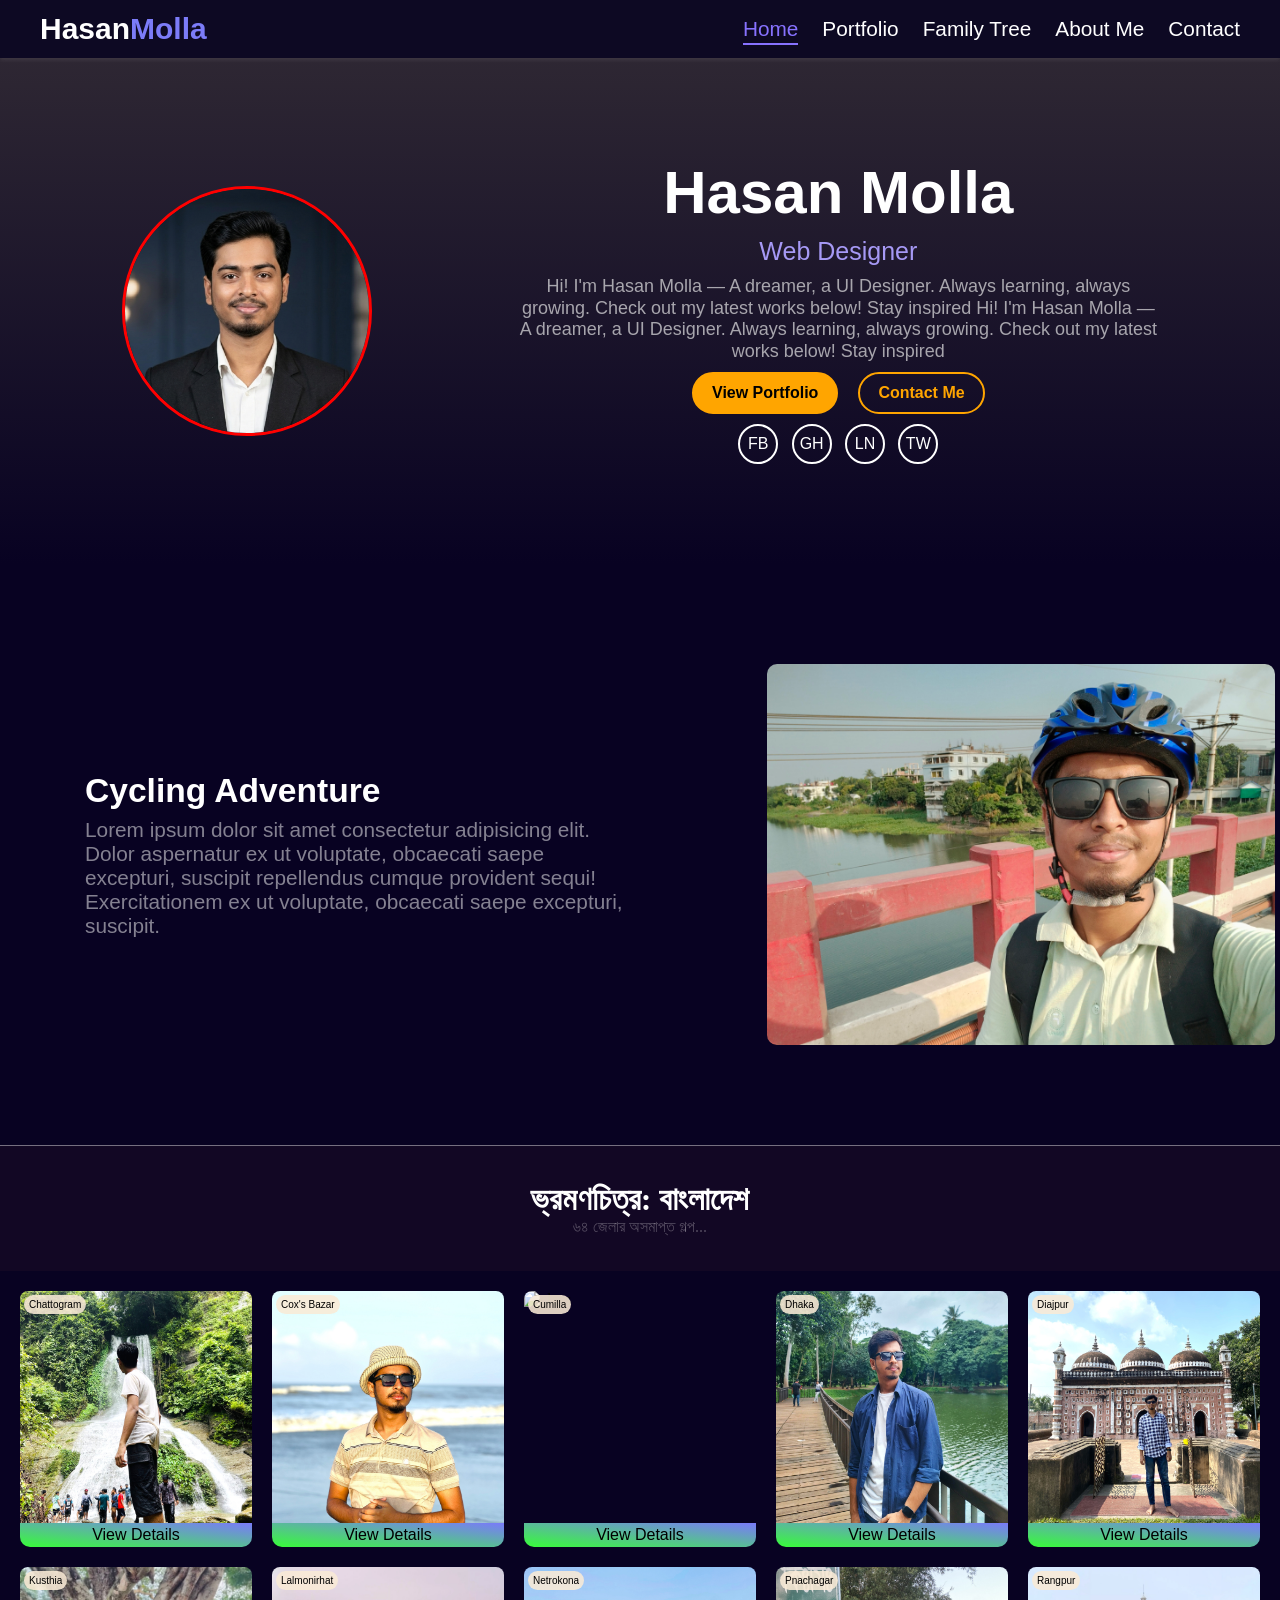
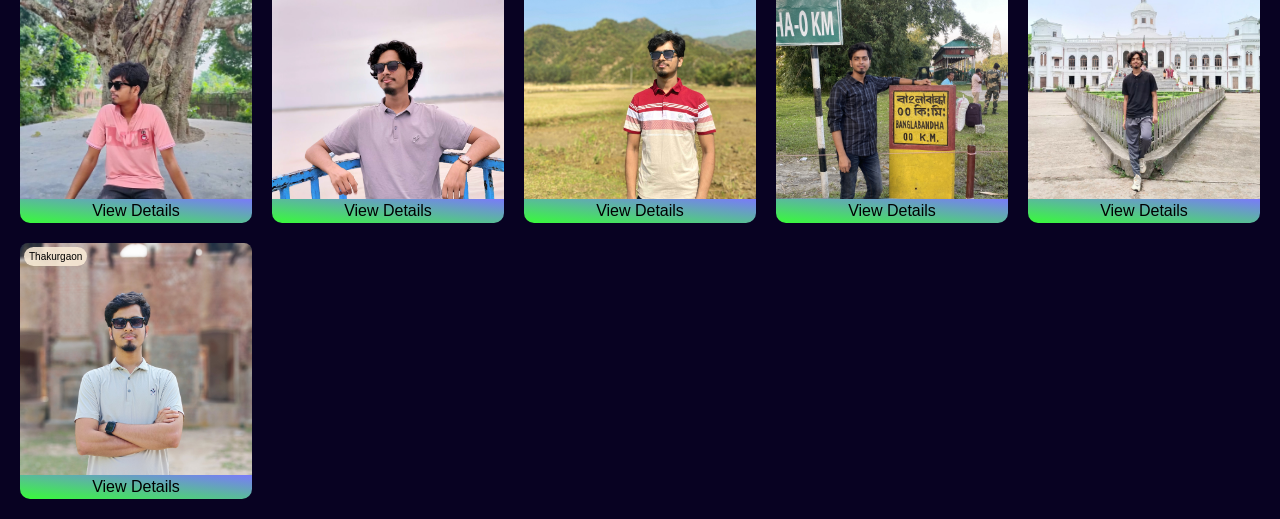
==== index.html @ e846d70a "update" ====
<!doctype html>
<html lang="en">
  <head>
    <meta charset="UTF-8" />
    <meta name="viewport" content="width=device-width, initial-scale=1.0" />
    <link rel="stylesheet" href="style.css" />
    <link rel="shortcut icon" href="favicon.ico" type="image/x-icon" />
    <title>Hasan</title>
  </head>
  <body>
    <div class="fullContainer">
      <nav class="navigations">
        <a href="" class="logo">Hasan<span>Molla</span></a>
        <input type="checkbox" id="check" />
        <label for="check" class="checkBtn">
          <span></span>
          <span></span>
          <span></span>
        </label>
        <div class="navItems">
          <a href="">Home</a>
          <a href="">Portfolio</a>
          <a href="/internal/family-tree/index.html">Family Tree</a>
          <a href="">Contact</a>
          <a href="" class="aboutBtn">About Me</a>
        </div>
        <div class="navItems-2">
          <a href="" class="active">Home</a>
          <a href="">Portfolio</a>
          <a href="/internal/family-tree/index.html">Family Tree</a>
          <a href="">About Me</a>
          <a href="/internal/contact/index.html" target="_blank">Contact</a>
        </div>
      </nav>

      <header>
        <div class="headerSections">
          <div class="profile">
            <img src="assets/hero/profile.png" alt="" />
          </div>

          <div class="content">
            <h1>Hasan Molla</h1>
            <p>Web Designer</p>
            <p>
              Hi! I'm Hasan Molla — A dreamer, a UI Designer. Always learning,
              always growing. Check out my latest works below! Stay inspired Hi!
              I'm Hasan Molla — A dreamer, a UI Designer. Always learning,
              always growing. Check out my latest works below! Stay inspired
            </p>
            <div class="headerBtn">
              <a href="">View Portfolio</a>
              <a href="">Contact Me</a>
            </div>
            <div class="socialBtn">
              <a href="">FB</a>
              <a href="">GH</a>
              <a href="">LN</a>
              <a href="">TW</a>
            </div>
          </div>
        </div>
      </header>


      <div class="cyclingCard">
        <div class="cyclingtext">
          <h2>Cycling Adventure</h2>
          <p>
            Lorem ipsum dolor sit amet consectetur adipisicing elit. Dolor
            aspernatur ex ut voluptate, obcaecati saepe excepturi, suscipit
            repellendus cumque provident sequi! Exercitationem ex ut voluptate,
            obcaecati saepe excepturi, suscipit.
          </p>
        </div>
        <div class="cycleImg">
          <img src="assets/hero/cycling.jpg" alt="" />
        </div>
      </div>










      <div class="travelTitle">
        <div class="grouptext">
          <h1>ভ্রমণচিত্র: বাংলাদেশ</h1>
          <p>৬৪ জেলার অসমাপ্ত গল্প...</p>
        </div>
      </div>
      <div class="travelGallery">
        <div class="gridImage">
          <div class="image">
            <p>Chattogram</p>
            <img
              src="assets/image/thamnail/chattogram.jpg"
              alt="Chattogram"
            />
          </div>
          <a href="">View Details</a>
        </div>

        <div class="gridImage">
          <div class="image">
            <p>Cox's Bazar</p>
            <img
              src="assets/image/thamnail/cox's-bazar.JPG"
              alt="Cox's Bazar"
            />
          </div>
          <a href=""">View Details</a>
        </div>

        <div class="gridImage">
          <div class="image">
            <p>Cumilla</p>
            <img
              src="assets/image/thamnail/cumilla.jpg"
              alt="class"
            />
          </div>
          <a href="">View Details</a>
        </div>

        <div class="gridImage">
          <div class="image">
            <p>Dhaka</p>
            <img
              src="assets/image/thamnail/dhaka.jpg"
              alt="Dhaka"
            />
          </div>
          <a href="">View Details</a>
        </div>

        <div class="gridImage">
          <div class="image">
            <p>Diajpur</p>
            <img
              src="assets/image/thamnail/dinajpur.JPG"
              alt="Diajpur"
            />
          </div>
          <a href=""">View Details</a>
        </div>

        <div class="gridImage">
          <div class="image">
            <p>Kusthia</p>
            <img
              src="assets/image/thamnail/kushtia.jpg"
              alt="Kusthia"
            />
          </div>
          <a href="">View Details</a>
        </div>

        <div class="gridImage">
          <div class="image">
            <p>Lalmonirhat</p>
            <img
              src="assets/image/thamnail/lalmonirhat.jpg"
              alt="Lalmonirhat"
            />
          </div>
          <a href=""">View Details</a>
        </div>

        <div class="gridImage">
          <div class="image">
            <p>Netrokona</p>
            <img
              src="assets/image/thamnail/netrokona.jpg"
              alt="Netrokona"
            />
          </div>
          <a href="">View Details</a>
        </div>

        <div class="gridImage">
          <div class="image">
            <p>Pnachagar</p>
            <img
              src="assets/image/thamnail/panchagar.JPG"
              alt="Pnachagar"
            />
          </div>
          <a href="">View Details</a>
        </div>

        <div class="gridImage">
          <div class="image">
            <p>Rangpur</p>
            <img
              src="assets/image/thamnail/rangpur.jpg"
              alt="Rangpur"
            />
          </div>
          <a href="">View Details</a>
        </div>

        <div class="gridImage">
          <div class="image">
            <p>Thakurgaon</p>
            <img
              src="assets/image/thamnail/thakurgaon.jpg"
              alt="Thakurgaon"
            />
          </div>
          <a href="">View Details</a>
        </div>
      </div>
    </div>
  </body>
</html>
---- style.css ----
* {
  margin: 0;
  padding: 0;
  box-sizing: border-box;
}
body {
  height: 100vh;
  overflow-x: hidden;
}
.fullContainer {
  max-width: 1600px;
  width: 100%;
  margin: 0 auto;
  position: relative;
}
.navItems-2 {
  display: none;
}
.navigations {
  max-width: 1600px;
  width: 100%;
  height: 58px;
  position: fixed;
  top: 0;
  left: 0;
  right: 0;
  margin: 0 auto;
  background-color: #0d0923;
  display: flex;
  align-items: center;
  justify-content: space-between;
  box-shadow: 0 2px 4px 0 rgba(255, 255, 255, 0.085);
  padding: 0 16px;
  z-index: 1009;
}
.logo {
  text-decoration: none;
  color: rgb(255, 255, 255);
  font-family: Arial, Helvetica, sans-serif;
  font-size: 20px;
  font-weight: bold;
  letter-spacing: -5%;
  position: relative;
  z-index: 1010;
}
.logo span {
  color: rgb(124, 124, 248);
}

.logo::before {
  position: absolute;
  left: 0;
  right: 0;
  content: "";
  width: 100%;
  height: 100%;
  background-color: #0d0923;
  animation: showRight 2s ease forwards;
  animation-delay: 0.4s;
}
@keyframes showRight {
  100% {
    width: 0;
  }
}

#check {
  display: none;
}
.checkBtn {
  width: 30px;
  display: flex;
  flex-direction: column;
  gap: 6px;
  z-index: 1010;
}
.checkBtn span {
  width: 100%;
  height: 3px;
  background-color: rgb(188, 188, 188);
  transition: 0.3s;
}
.navItems {
  width: 100%;
  height: 70vh;
  position: fixed;
  top: -100%;
  left: 0;
  display: flex;
  flex-direction: column;
  background-color: rgb(50, 3, 25);
  padding-top: 110px;
  padding-left: 30px;
  z-index: 1000;
  transition: 0.4s;
}

.navItems a {
  text-decoration: none;
  color: rgba(255, 255, 255, 0.859);
  font-size: 18px;
  font-family: Arial, Helvetica, sans-serif;
  padding-bottom: 15px;
  padding-top: 15px;
  border-bottom: 1px solid rgba(255, 255, 255, 0.106);
  opacity: 0;
  transition: 0.3s ease;
  transform: translateY(50px);
}
.navItems-2 a {
  text-decoration: none;
  color: white;
  padding: 5px 0;
  font-size: 1.3em;
  font-family: Arial, Helvetica, sans-serif;
  transition: 0.3s;
  position: relative;
  margin-left: 20px;
}
.navItems-2 a:hover,
.active {
  color: #8772ff !important;
}

.navItems-2 a::before {
  position: absolute;
  bottom: 0;
  left: 0;
  content: "";
  width: 0;
  height: 2px;
  background-color: #8772ff;
  transition: 0.3s ease;
}
.navItems-2 a:hover::before {
  width: 100%;
}

.navItems-2 a:nth-of-type(1)::before {
  width: 100%;
  height: 2px;
  background-color: #8772ff;
}

.aboutBtn {
  text-decoration: none;
  background-color: #485c11;
  padding: 14px 22px;
  border-radius: 1000px;
  width: fit-content;
  color: white !important;
  font-weight: bold;
  transition: 0.3s;
}
.aboutBtn:hover {
  background-color: #39480e;
}

#check:checked ~ .checkBtn span:nth-of-type(1) {
  transform: translateY(9px) rotate(-45deg);
}
#check:checked ~ .checkBtn span:nth-of-type(2) {
  opacity: 0;
}
#check:checked ~ .checkBtn span:nth-of-type(3) {
  transform: translateY(-9px) rotate(45deg);
}

#check:checked ~ .navItems {
  top: 0;
}
#check:checked ~ .navItems a {
  opacity: 1;
  transform: translateY(0);
}
#check:checked ~ .navItems a:nth-child(1) {
  transition-delay: 0.3s;
}
#check:checked ~ .navItems a:nth-child(2) {
  transition-delay: 0.4s;
}
#check:checked ~ .navItems a:nth-child(3) {
  transition-delay: 0.5s;
}
#check:checked ~ .navItems a:nth-child(4) {
  transition-delay: 0.6s;
}
#check:checked ~ .navItems a:nth-child(5) {
  transition-delay: 0.7s;
}

header {
  margin-top: 58px;
}
.headerSections {
  width: 100%;
  background: linear-gradient(to bottom, rgb(46, 39, 51), rgb(8, 2, 34));
  display: flex;
  flex-direction: column;
  align-items: center;
  gap: 25px;
  color: white;
  padding: 40px 20px;
}

.profile {
  width: 150px;
  height: 150px;
  display: flex;
  overflow: hidden;
  border-radius: 50%;
  border: 3px solid red;
}
.content {
  display: flex;
  flex-direction: column;
  align-items: center;
  gap: 10px;
}
.content h1 {
  font-family: sans-serif;
}
.content p:nth-of-type(1) {
  letter-spacing: 5%;
  color: rgb(166, 153, 245);
  font-family: Arial, Helvetica, sans-serif;
}
.content p:nth-of-type(2) {
  font-size: 14px;
  text-align: center;
  color: rgba(239, 239, 239, 0.668);
  font-family:
    "Lucida Sans", "Lucida Sans Regular", "Lucida Grande",
    "Lucida Sans Unicode", Geneva, Verdana, sans-serif;
  line-height: 120%;
}
.headerBtn {
  display: flex;
  gap: 20px;
}

.headerBtn a {
  display: inline-flex;
  padding: 10px 18px;
  border: 2px solid orange;
  background-color: orange;
  text-decoration: none;
  border-radius: 100px;
  font-family:
    "Lucida Sans", "Lucida Sans Regular", "Lucida Grande",
    "Lucida Sans Unicode", Verdana, sans-serif;
  color: black;
  font-weight: bold;
  position: relative;
  overflow: hidden;
  z-index: 1;
}

.headerBtn a:nth-of-type(1):hover {
  color: orange;
}

.headerBtn a::before {
  position: absolute;
  content: "";
  left: 0;
  top: 0;
  width: 0;
  height: 100%;
  background-color: rgb(8, 2, 34);
  transition: 0.5s ease;
  z-index: -1;
}
.headerBtn a:hover::before {
  width: 100%;
}

.headerBtn a:nth-of-type(2) {
  color: orange;
  background-color: transparent;
}

.headerBtn a:nth-of-type(2)::before {
  position: absolute;
  content: "";
  left: 0;
  top: 0;
  width: 0;
  height: 100%;
  background-color: orange;
  transition: 0.5s ease;
  z-index: -1;
}
.headerBtn a:nth-of-type(2):hover::before {
  width: 100%;
}
.headerBtn a:nth-of-type(2):hover {
  color: black;
}

.socialBtn {
  width: 200px;
  height: 40px;
  display: flex;
  align-items: center;
  justify-content: space-between;
  gap: 10px;
}
.socialBtn a {
  height: 100%;
  width: 40px;
  display: flex;
  align-items: center;
  justify-content: center;
  border-radius: 50%;
  border: 2px solid;
  overflow: hidden;
  text-decoration: none;
  color: #ffffff;
  font-family: Arial, Helvetica, sans-serif;
  transition: 0.3s ease;
  position: relative;
}

.socialBtn a::after {
  position: absolute;
  left: 0;
  top: 0;
  content: "";
  width: 0;
  height: 100%;
  background-color: orange;
  transition: 0.6s ease;
}
.socialBtn a:hover::after {
  width: 100%;
  z-index: -1;
}
.socialBtn a:hover {
  color: #000000;
  z-index: 1;
}
.cyclingCard {
  width: 100%;
  height: auto;
  background-color: rgb(8, 2, 34);
  display: flex;
  align-items: center;
  justify-content: space-between;
  gap: 10px;
  padding: 100px 5px;
}
.cyclingtext {
  width: 50%;
  padding: 5px;
}
.cyclingtext h2 {
  white-space: nowrap;
  color: white;
  font-size: 1.1em;
  font-weight: 600;
  font-family: Arial, Helvetica, sans-serif;
}
.cyclingtext p {
  margin-top: 8px;
  color: rgba(255, 255, 255, 0.501);
  font-size: 12px;
  font-family: Arial, Helvetica, sans-serif;
}

.cycleImg {
  width: 50%;
  height: 100%;
  display: flex;
  align-items: center;
  justify-content: center;
  border-radius: 10px;
  overflow: hidden;
}
.cycleImg img {
  width: 100%;
  height: 100%;
  object-fit: cover;
  transition: 0.4s ease;
}
.cycleImg img:hover {
  transform: scale(1.1);
}

/* TRAVEL GALLERY */
.travelTitle {
  background-color: rgb(18, 7, 36);
  padding: 20px;
  margin: 0 auto;
  border-top: 1px solid rgba(255, 255, 255, 0.418);
}

.grouptext {
  text-align: center;
  width: fit-content;
  padding: 15px 22px;
  margin: 0 auto;
  border-radius: 10px;
  transition: 0.4s ease;
}
.grouptext h1 {
  color: #ffffff;
  white-space: nowrap;
  transition: 0.3s;
}
.grouptext p {
  color: #fffafa47;
  letter-spacing: 20%;
}
.grouptext:hover {
  box-shadow: 0 2px 4px 0 white;
}
.grouptext:hover h1 {
  color: #b5a8fc;
}

.travelGallery {
  display: grid;
  gap: 20px;
  padding: 20px;
  grid-template-columns: repeat(auto-fit, minmax(150px, 1fr));
  background-color: rgb(8, 2, 34);
}

.gridImage {
  display: flex;
  flex-direction: column;
  transition: 0.3s ease-in;
}
.gridImage:hover {
  transform: translateY(-10px);
}

.image {
  position: relative;
  width: 100%;
  aspect-ratio: 1/1;
  overflow: hidden;
  border-radius: 8px 8px 0 0;
}

.image img {
  width: 100%;
  height: 100%;
  object-fit: cover;
  transition: 0.3s ease;
}

.gridImage p {
  position: absolute;
  top: 4px;
  left: 4px;
  background-color: rgba(250, 235, 215, 0.878);
  padding: 4px 5px;
  border-radius: 100px;
  font-size: 10px;
  z-index: 1;
  font-family: Arial, Helvetica, sans-serif;
}

.gridImage a {
  width: 100%;
  background: linear-gradient(
    to left bottom,
    rgb(122, 122, 250),
    rgb(56, 252, 56)
  );
  padding: 3px 0;
  text-align: center;
  text-decoration: none;
  color: rgb(0, 0, 0);
  font-weight: 500;
  border-radius: 0 0 10px 10px;
  font-family: sans-serif;
  z-index: 1;
  transition: 0.3s;
}

.gridImage a:hover {
  background: linear-gradient(
    to left bottom,
    rgba(56, 252, 56, 0.709),
    rgba(122, 122, 250, 0.841)
  );
}

/* RESPONSIVE DESIGN FOR DESKTOP */
@media screen and (min-width: 800px) {
  .navigations {
    padding: 10px 40px;
  }
  .navItems,
  .checkBtn {
    display: none;
  }
  .navItems-2 {
    display: block;
  }
  .logo {
    font-size: 30px;
  }
  .headerSections {
    flex-direction: row;
    justify-content: space-evenly;
    padding: 100px 0;
  }
  .profile {
    width: 250px;
    height: 250px;
  }
  .content {
    width: 50%;
  }
  .content h1 {
    font-size: 60px;
    white-space: nowrap;
  }
  .content p:nth-of-type(1) {
    font-size: 25px;
    letter-spacing: 7%;
  }
  .content p:nth-of-type(2) {
    font-size: 18px;
    line-height: 120%;
  }

  .cyclingtext {
    width: 50%;
    padding-left: 80px;
  }
  .cyclingtext h2 {
    font-size: 2.1em;
  }
  .cyclingtext p {
    font-size: 1.3em;
  }
  .cycleImg {
    aspect-ratio: 4/3;
    width: 40%;
    overflow: hidden;
  }

  .cycleImg img {
    aspect-ratio: 4/3;
    object-fit: cover;
  }

  .travelGallery {
    grid-template-columns: repeat(5, 1fr);
  }
}
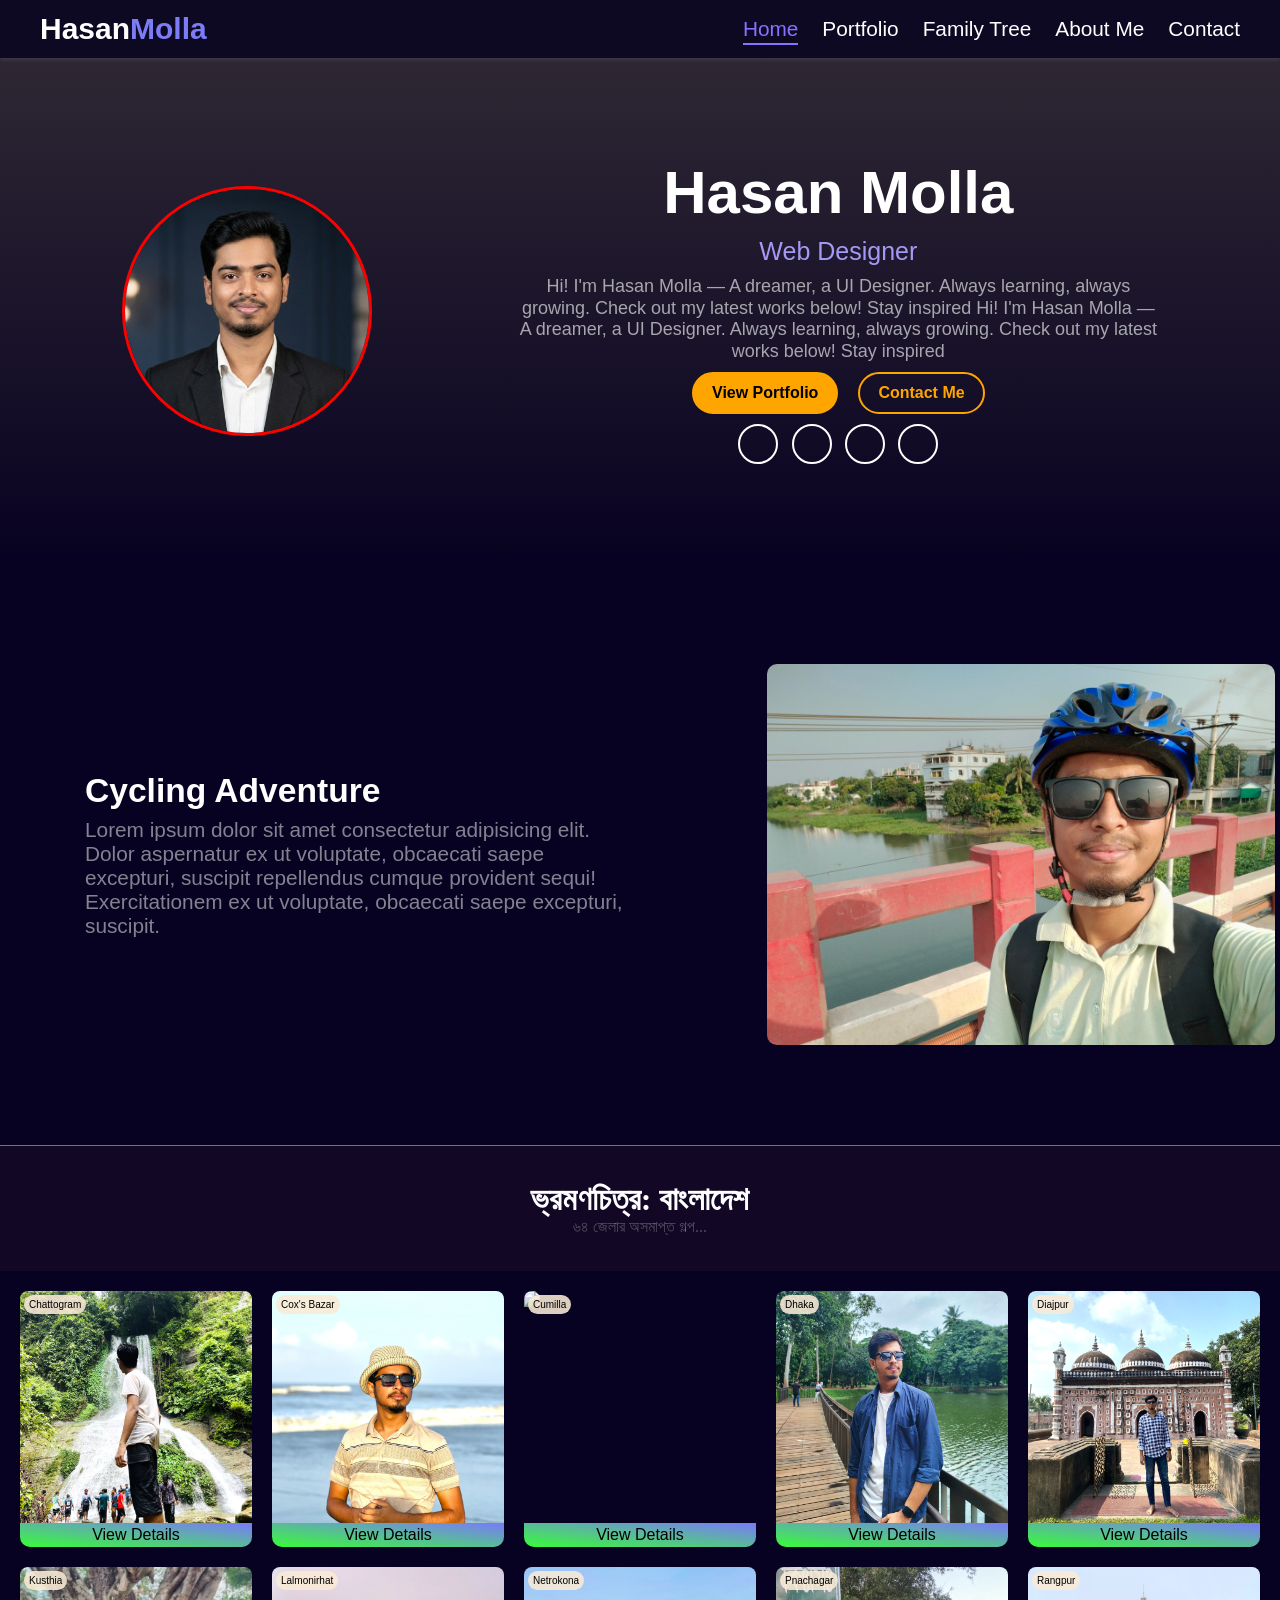
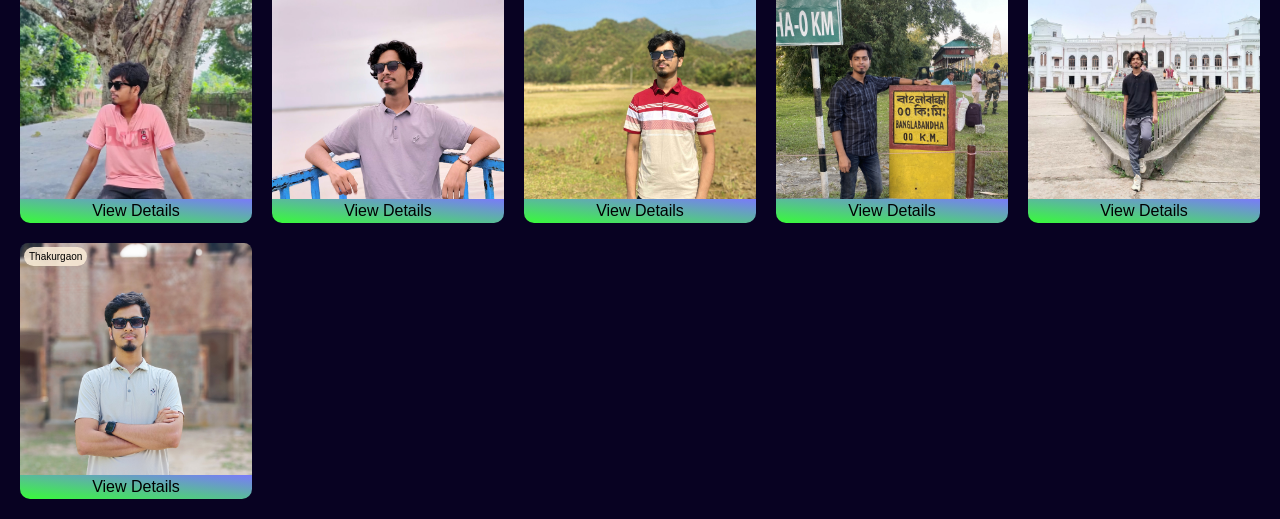
==== commit 88c60cc2: "update" ====
--- a/index.html
+++ b/index.html
@@ -4,6 +4,8 @@
     <meta charset="UTF-8" />
     <meta name="viewport" content="width=device-width, initial-scale=1.0" />
     <link rel="stylesheet" href="style.css" />
+       <link rel="stylesheet" href="https://cdnjs.cloudflare.com/ajax/libs/font-awesome/7.0.1/css/all.min.css" integrity="sha512-2SwdPD6INVrV/lHTZbO2nodKhrnDdJK9/kg2XD1r9uGqPo1cUbujc+IYdlYdEErWNu69gVcYgdxlmVmzTWnetw==" crossorigin="anonymous" referrerpolicy="no-referrer"/>
+
     <link rel="shortcut icon" href="favicon.ico" type="image/x-icon" />
     <title>Hasan</title>
   </head>
@@ -53,10 +55,10 @@
               <a href="">Contact Me</a>
             </div>
             <div class="socialBtn">
-              <a href="">FB</a>
-              <a href="">GH</a>
-              <a href="">LN</a>
-              <a href="">TW</a>
+              <a href=""><i class="fa-brands fa-facebook-f"></i></a>
+              <a href=""><i class="fa-brands fa-github"></i></a>
+              <a href=""><i class="fa-brands fa-linkedin-in"></i></a>
+              <a href=""><i class="fa-brands fa-twitter"></i></a>
             </div>
           </div>
         </div>
@@ -215,6 +217,7 @@
           <a href="">View Details</a>
         </div>
       </div>
+      
     </div>
   </body>
 </html>
--- a/style.css
+++ b/style.css
@@ -3,10 +3,13 @@
   padding: 0;
   box-sizing: border-box;
 }
+html {
+  overscroll-behavior: none;
+}
 body {
   height: 100vh;
-  overflow-x: hidden;
-}
+}
+
 .fullContainer {
   max-width: 1600px;
   width: 100%;
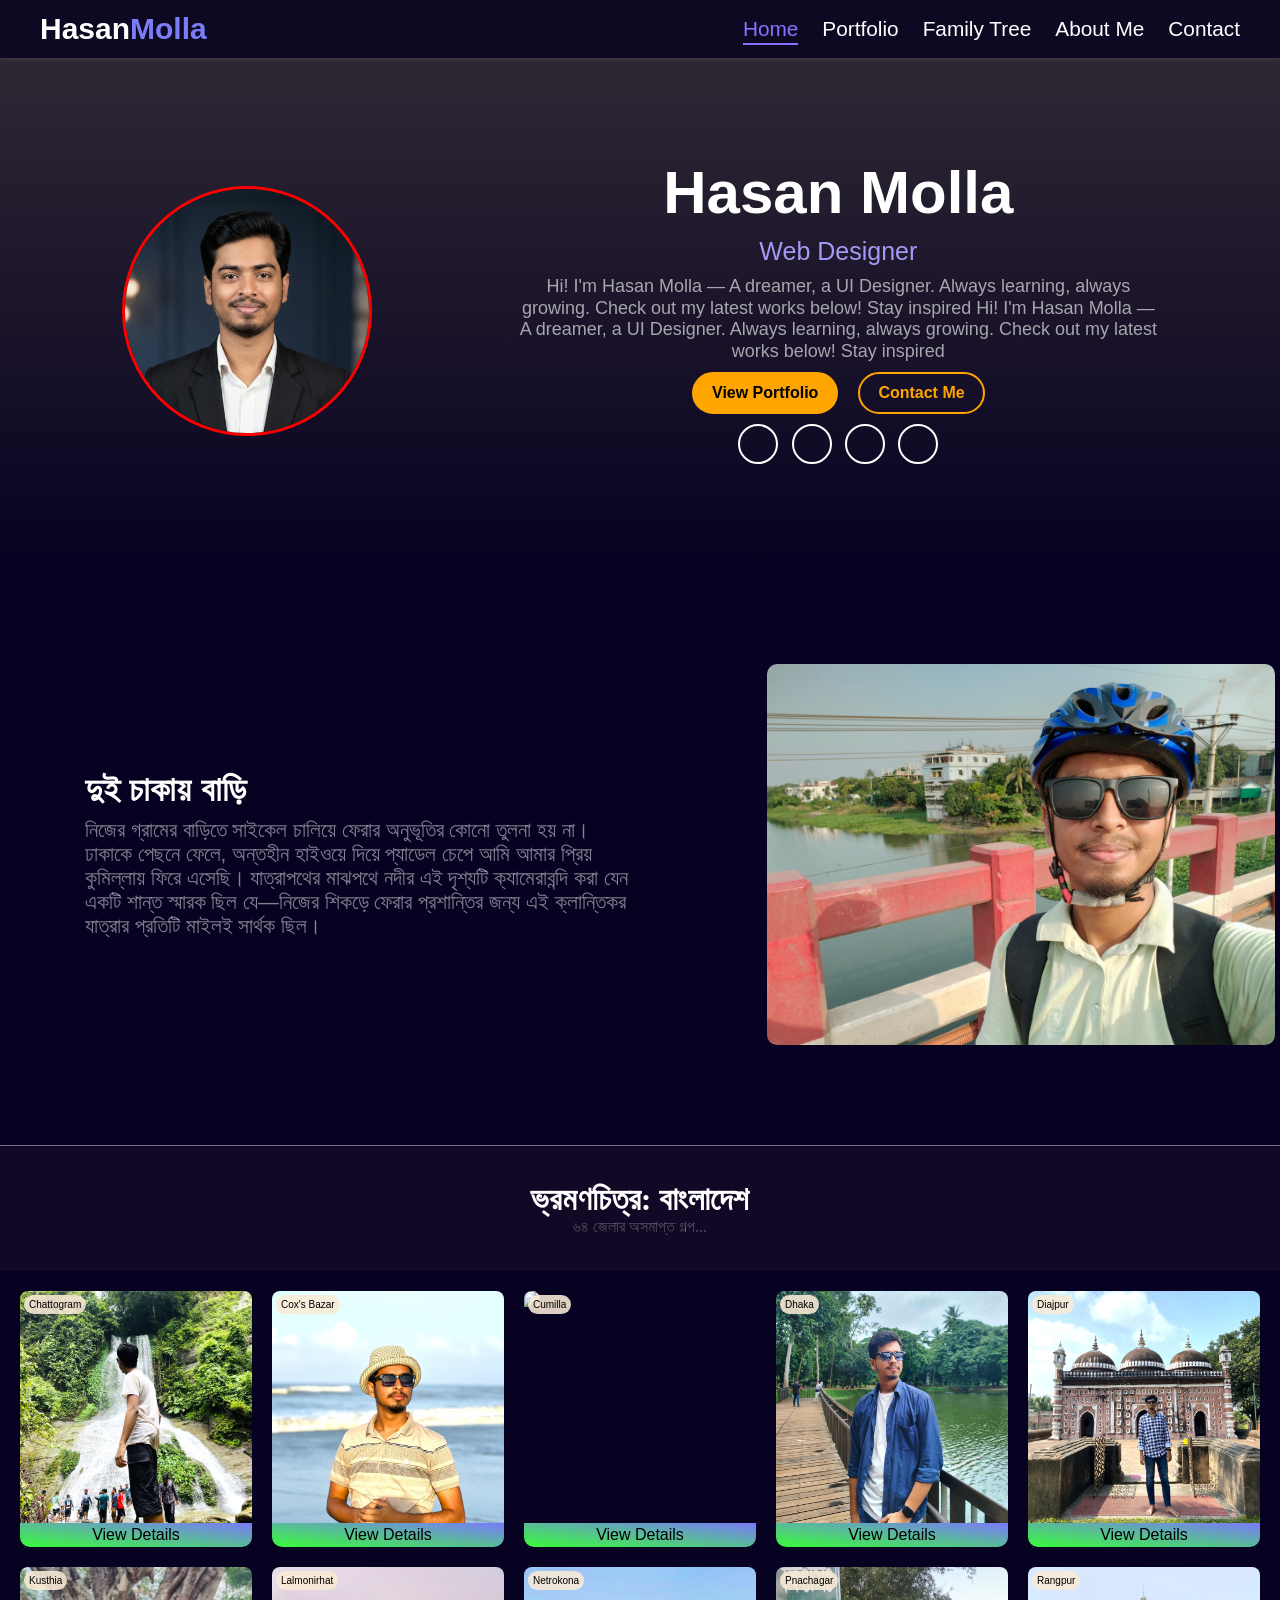
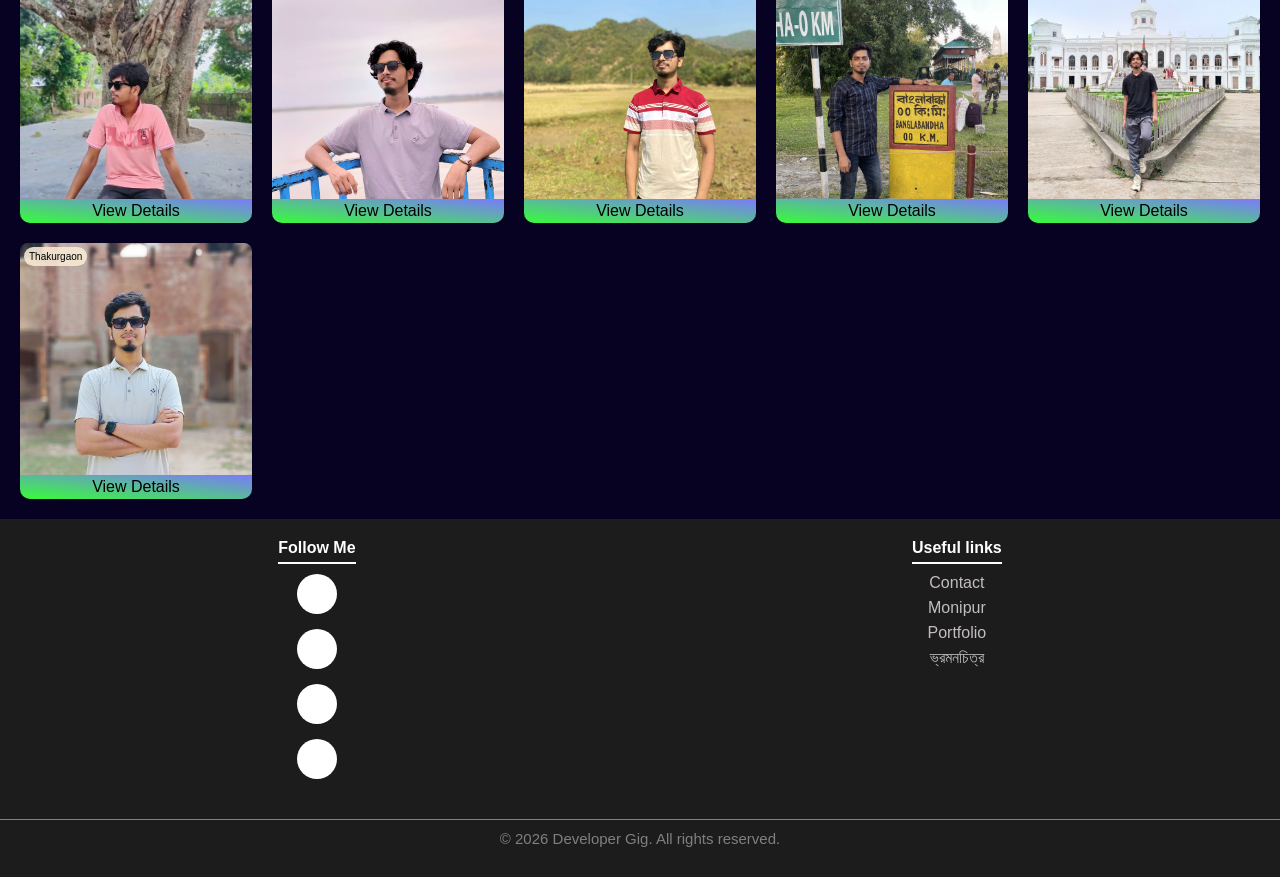
==== commit a7b44e58: "update2" ====
--- a/index.html
+++ b/index.html
@@ -4,7 +4,13 @@
     <meta charset="UTF-8" />
     <meta name="viewport" content="width=device-width, initial-scale=1.0" />
     <link rel="stylesheet" href="style.css" />
-       <link rel="stylesheet" href="https://cdnjs.cloudflare.com/ajax/libs/font-awesome/7.0.1/css/all.min.css" integrity="sha512-2SwdPD6INVrV/lHTZbO2nodKhrnDdJK9/kg2XD1r9uGqPo1cUbujc+IYdlYdEErWNu69gVcYgdxlmVmzTWnetw==" crossorigin="anonymous" referrerpolicy="no-referrer"/>
+    <link
+      rel="stylesheet"
+      href="https://cdnjs.cloudflare.com/ajax/libs/font-awesome/7.0.1/css/all.min.css"
+      integrity="sha512-2SwdPD6INVrV/lHTZbO2nodKhrnDdJK9/kg2XD1r9uGqPo1cUbujc+IYdlYdEErWNu69gVcYgdxlmVmzTWnetw=="
+      crossorigin="anonymous"
+      referrerpolicy="no-referrer"
+    />
 
     <link rel="shortcut icon" href="favicon.ico" type="image/x-icon" />
     <title>Hasan</title>
@@ -64,32 +70,22 @@
         </div>
       </header>
 
-
       <div class="cyclingCard">
         <div class="cyclingtext">
-          <h2>Cycling Adventure</h2>
+          <h2>দুই চাকায় বাড়ি</h2>
           <p>
-            Lorem ipsum dolor sit amet consectetur adipisicing elit. Dolor
-            aspernatur ex ut voluptate, obcaecati saepe excepturi, suscipit
-            repellendus cumque provident sequi! Exercitationem ex ut voluptate,
-            obcaecati saepe excepturi, suscipit.
+            নিজের গ্রামের বাড়িতে সাইকেল চালিয়ে ফেরার অনুভূতির কোনো তুলনা হয় না।
+            ঢাকাকে পেছনে ফেলে, অন্তহীন হাইওয়ে দিয়ে প্যাডেল চেপে আমি আমার প্রিয়
+            কুমিল্লায় ফিরে এসেছি। যাত্রাপথের মাঝপথে নদীর এই দৃশ্যটি
+            ক্যামেরাবন্দি করা যেন একটি শান্ত স্মারক ছিল যে—নিজের শিকড়ে ফেরার
+            প্রশান্তির জন্য এই ক্লান্তিকর যাত্রার প্রতিটি মাইলই সার্থক ছিল।
           </p>
         </div>
         <div class="cycleImg">
           <img src="assets/hero/cycling.jpg" alt="" />
         </div>
       </div>
-
-
-
-
-
-
-
-
-
-
-      <div class="travelTitle">
+      <div class="travelTitle" id="travelGallery">
         <div class="grouptext">
           <h1>ভ্রমণচিত্র: বাংলাদেশ</h1>
           <p>৬৪ জেলার অসমাপ্ত গল্প...</p>
@@ -99,10 +95,7 @@
         <div class="gridImage">
           <div class="image">
             <p>Chattogram</p>
-            <img
-              src="assets/image/thamnail/chattogram.jpg"
-              alt="Chattogram"
-            />
+            <img src="assets/image/thamnail/chattogram.jpg" alt="Chattogram" />
           </div>
           <a href="">View Details</a>
         </div>
@@ -115,16 +108,12 @@
               alt="Cox's Bazar"
             />
           </div>
-          <a href=""">View Details</a>
-        </div>
-
+          <a href="">View Details</a>
+        </div>
         <div class="gridImage">
           <div class="image">
             <p>Cumilla</p>
-            <img
-              src="assets/image/thamnail/cumilla.jpg"
-              alt="class"
-            />
+            <img src="assets/image/thamnail/cumilla.jpg" alt="class" />
           </div>
           <a href="">View Details</a>
         </div>
@@ -132,10 +121,7 @@
         <div class="gridImage">
           <div class="image">
             <p>Dhaka</p>
-            <img
-              src="assets/image/thamnail/dhaka.jpg"
-              alt="Dhaka"
-            />
+            <img src="assets/image/thamnail/dhaka.jpg" alt="Dhaka" />
           </div>
           <a href="">View Details</a>
         </div>
@@ -143,21 +129,15 @@
         <div class="gridImage">
           <div class="image">
             <p>Diajpur</p>
-            <img
-              src="assets/image/thamnail/dinajpur.JPG"
-              alt="Diajpur"
-            />
-          </div>
-          <a href=""">View Details</a>
+            <img src="assets/image/thamnail/dinajpur.JPG" alt="Diajpur" />
+          </div>
+          <a href="">View Details</a>
         </div>
 
         <div class="gridImage">
           <div class="image">
             <p>Kusthia</p>
-            <img
-              src="assets/image/thamnail/kushtia.jpg"
-              alt="Kusthia"
-            />
+            <img src="assets/image/thamnail/kushtia.jpg" alt="Kusthia" />
           </div>
           <a href="">View Details</a>
         </div>
@@ -170,27 +150,20 @@
               alt="Lalmonirhat"
             />
           </div>
-          <a href=""">View Details</a>
+          <a href="">View Details</a>
         </div>
 
         <div class="gridImage">
           <div class="image">
             <p>Netrokona</p>
-            <img
-              src="assets/image/thamnail/netrokona.jpg"
-              alt="Netrokona"
-            />
-          </div>
-          <a href="">View Details</a>
-        </div>
-
+            <img src="assets/image/thamnail/netrokona.jpg" alt="Netrokona" />
+          </div>
+          <a href="">View Details</a>
+        </div>
         <div class="gridImage">
           <div class="image">
             <p>Pnachagar</p>
-            <img
-              src="assets/image/thamnail/panchagar.JPG"
-              alt="Pnachagar"
-            />
+            <img src="assets/image/thamnail/panchagar.JPG" alt="Pnachagar" />
           </div>
           <a href="">View Details</a>
         </div>
@@ -198,10 +171,7 @@
         <div class="gridImage">
           <div class="image">
             <p>Rangpur</p>
-            <img
-              src="assets/image/thamnail/rangpur.jpg"
-              alt="Rangpur"
-            />
+            <img src="assets/image/thamnail/rangpur.jpg" alt="Rangpur" />
           </div>
           <a href="">View Details</a>
         </div>
@@ -209,15 +179,56 @@
         <div class="gridImage">
           <div class="image">
             <p>Thakurgaon</p>
-            <img
-              src="assets/image/thamnail/thakurgaon.jpg"
-              alt="Thakurgaon"
-            />
+            <img src="assets/image/thamnail/thakurgaon.jpg" alt="Thakurgaon" />
           </div>
           <a href="">View Details</a>
         </div>
       </div>
-      
+      <footer>
+        <div class="footerContent">
+          <div class="column">
+            <h4>Follow Me</h4>
+            <div class="btnContainer">
+              <div class="btnBox">
+                <a href="" class="social-icon facebook">
+                  <i class="fa-brands fa-facebook-f"></i>
+                  <span>Facebook</span>
+                </a>
+              </div>
+              <div class="btnBox">
+                <a href="" class="social-icon github">
+                  <i class="fa-brands fa-github"></i>
+                  <span>GitHub</span>
+                </a>
+              </div>
+
+              <div class="btnBox">
+                <a href="" class="social-icon linkedin">
+                  <i class="fa-brands fa-linkedin-in"></i>
+                  <span>LinkedIn</span>
+                </a>
+              </div>
+              <div class="btnBox">
+                <a href="" class="social-icon twitter">
+                  <i class="fa-brands fa-twitter"></i>
+                  <span>Twitter</span>
+                </a>
+              </div>
+            </div>
+          </div>
+          <div class="linkItem">
+            <h4>Useful links</h4>
+            <a href="">Contact</a>
+            <a href="">Monipur</a>
+            <a href="">Portfolio</a>
+            <a href="#travelGallery">ভ্রমনচিত্র</a>
+          </div>
+        </div>
+
+        <div class="copyrights">
+          <span>© 2026 Developer Gig. All rights reserved.</span>
+        </div>
+      </footer>
     </div>
   </body>
 </html>
--- a/style.css
+++ b/style.css
@@ -5,7 +5,9 @@
 }
 html {
   overscroll-behavior: none;
-}
+  scroll-behavior: smooth;
+}
+
 body {
   height: 100vh;
 }
@@ -422,6 +424,9 @@
   color: #b5a8fc;
 }
 
+#travelGallery {
+  scroll-margin-top: 50px;
+}
 .travelGallery {
   display: grid;
   gap: 20px;
@@ -492,6 +497,100 @@
   );
 }
 
+/* FOOTER */
+footer {
+  display: flex;
+  flex-direction: column;
+  background-color: #1d1c1c;
+}
+
+.footerContent {
+  display: flex;
+  justify-content: space-between;
+  padding: 20px 60px 40px;
+}
+
+.column,
+.linkItem {
+  display: flex;
+  flex-direction: column;
+  align-items: center;
+}
+
+.column h4,
+.linkItem h4 {
+  border-bottom: 2px solid rgb(255, 255, 255);
+  padding-bottom: 5px;
+  margin-bottom: 10px;
+  color: #ffffff;
+  font-family: Arial, Helvetica, sans-serif;
+}
+
+.btnContainer {
+  display: flex;
+  flex-direction: column;
+  gap: 15px;
+}
+
+.btnBox {
+  width: 40px;
+  height: 40px;
+  position: relative;
+}
+
+.social-icon {
+  position: absolute;
+  left: 0;
+  top: 0;
+  width: 40px;
+  height: 40px;
+  background: #fff;
+  display: flex;
+  align-items: center;
+  text-decoration: none;
+  border-radius: 25px;
+  overflow: hidden;
+  transition: 0.3s ease;
+  color: black;
+  box-shadow: 0 0 12px 0 rgb(37, 3, 255);
+}
+
+.social-icon i {
+  width: 40px;
+  flex-shrink: 0;
+  font-size: 20px;
+}
+.social-icon span {
+  font-size: 20px;
+  font-family: Arial, Helvetica, sans-serif;
+}
+
+.linkItem a {
+  text-decoration: none;
+  color: #c3bebe;
+  font-family: Arial, Helvetica, sans-serif;
+  margin-bottom: 7px;
+  transition: 0.3s ease;
+}
+.linkItem a:hover {
+  color: #ffffff;
+  transform: scale(1.2);
+}
+
+.copyrights {
+  display: flex;
+}
+.copyrights span {
+  color: rgba(255, 255, 255, 0.438);
+  border-top: 1px solid;
+  font-size: 15px;
+  font-family: Arial, Helvetica, sans-serif;
+  text-align: center;
+  padding-top: 10px;
+  margin-bottom: 30px;
+  width: 100%;
+}
+
 /* RESPONSIVE DESIGN FOR DESKTOP */
 @media screen and (min-width: 800px) {
   .navigations {
@@ -556,4 +655,38 @@
   .travelGallery {
     grid-template-columns: repeat(5, 1fr);
   }
-}
+
+  .footerContent {
+    justify-content: space-around;
+    padding: 20px 0 40px;
+  }
+
+  .social-icon:hover {
+    width: 150px;
+  }
+
+  .social-icon {
+    box-shadow: none;
+  }
+  .facebook:hover {
+    background-color: #1877f2;
+    color: white;
+  }
+  .github:hover {
+    background-color: #6e5494;
+    color: white;
+  }
+  .linkedin:hover {
+    background-color: #0a66c2;
+    color: white;
+  }
+  .twitter:hover {
+    background-color: #1da1f2;
+    color: white;
+  }
+
+  .linkItem a:hover {
+    color: #ffffff;
+    transform: scale(1.2);
+  }
+}
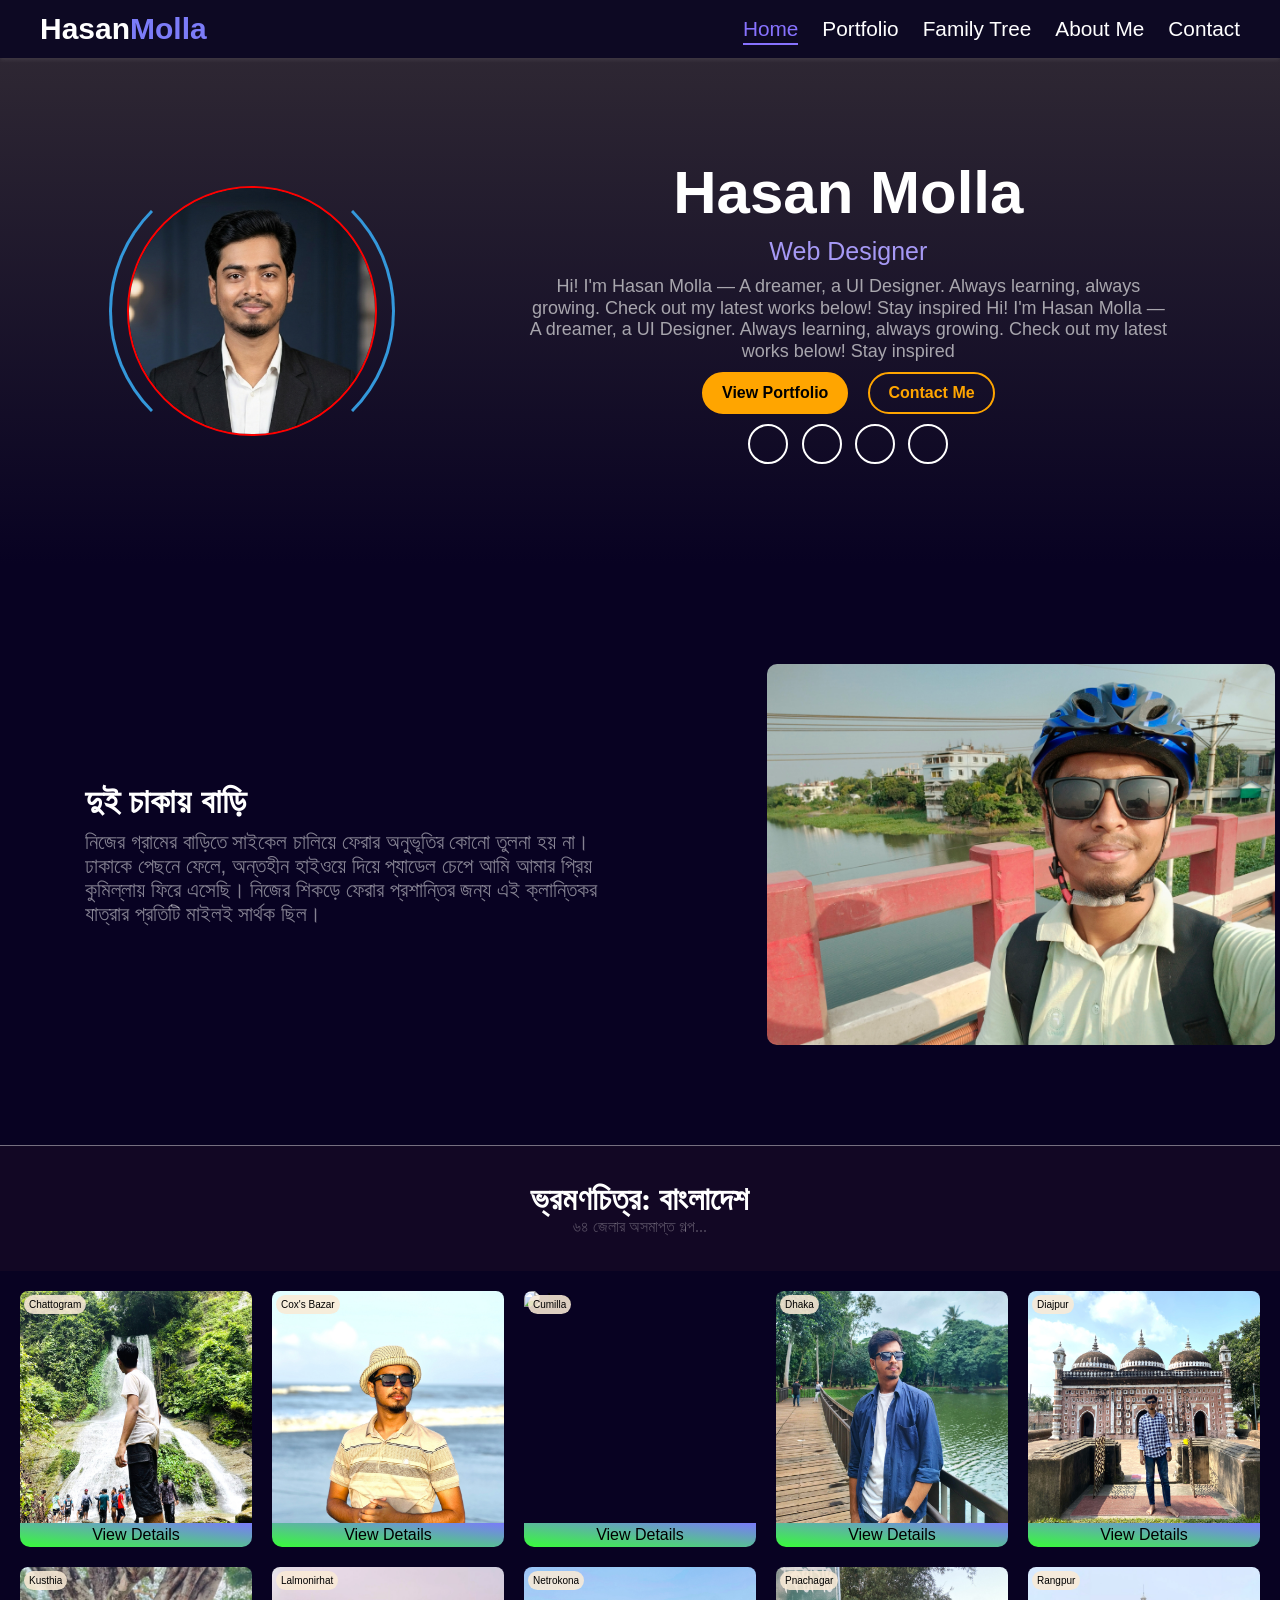
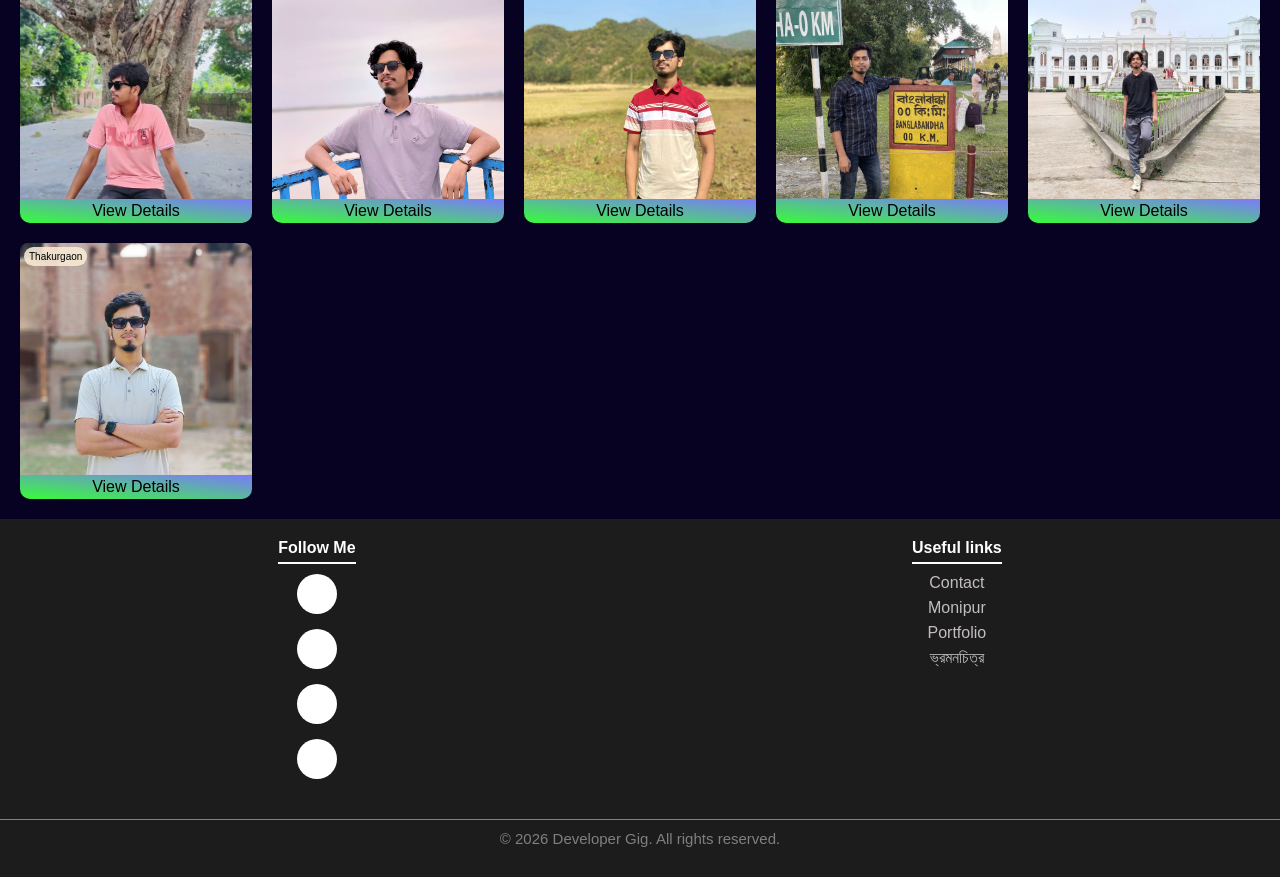
==== commit dedf6f4f: "u" ====
--- a/index.html
+++ b/index.html
@@ -44,7 +44,7 @@
       <header>
         <div class="headerSections">
           <div class="profile">
-            <img src="assets/hero/profile.png" alt="" />
+            <img src="assets/hero/profile.png" alt=""/>
           </div>
 
           <div class="content">
@@ -76,8 +76,7 @@
           <p>
             নিজের গ্রামের বাড়িতে সাইকেল চালিয়ে ফেরার অনুভূতির কোনো তুলনা হয় না।
             ঢাকাকে পেছনে ফেলে, অন্তহীন হাইওয়ে দিয়ে প্যাডেল চেপে আমি আমার প্রিয়
-            কুমিল্লায় ফিরে এসেছি। যাত্রাপথের মাঝপথে নদীর এই দৃশ্যটি
-            ক্যামেরাবন্দি করা যেন একটি শান্ত স্মারক ছিল যে—নিজের শিকড়ে ফেরার
+            কুমিল্লায় ফিরে এসেছি। নিজের শিকড়ে ফেরার
             প্রশান্তির জন্য এই ক্লান্তিকর যাত্রার প্রতিটি মাইলই সার্থক ছিল।
           </p>
         </div>
--- a/style.css
+++ b/style.css
@@ -209,13 +209,51 @@
 }
 
 .profile {
+  width: 170px;
+  height: 170px;
+  position: relative;
+  display: flex;
+  align-items: center;
+  justify-content: center;
+  border-radius: 50%;
+}
+.profile img {
   width: 150px;
   height: 150px;
-  display: flex;
-  overflow: hidden;
+  border-radius: 50%;  
+  border: 2px solid red;
+
+}
+
+.profile::after {
+  content: "";
+  position: absolute;
+  width: 100%;
+  height: 100%;
   border-radius: 50%;
-  border: 3px solid red;
-}
+  border: 3px solid  transparent;
+  border-right-color: #3498db; 
+  border-left-color: #3498db;
+  
+  animation: swing-border 3s ease-in-out infinite;
+}
+
+@keyframes swing-border {
+  0% {
+    transform: rotate(-45deg); 
+  }
+  
+  50% {
+    transform: rotate(45deg);  
+  }
+  
+  100% {
+    transform: rotate(-45deg);  
+  }
+}
+
+
+
 .content {
   display: flex;
   flex-direction: column;
@@ -612,6 +650,10 @@
     padding: 100px 0;
   }
   .profile {
+    width: 280px;
+    height: 280px;
+  }
+  .profile img{
     width: 250px;
     height: 250px;
   }
